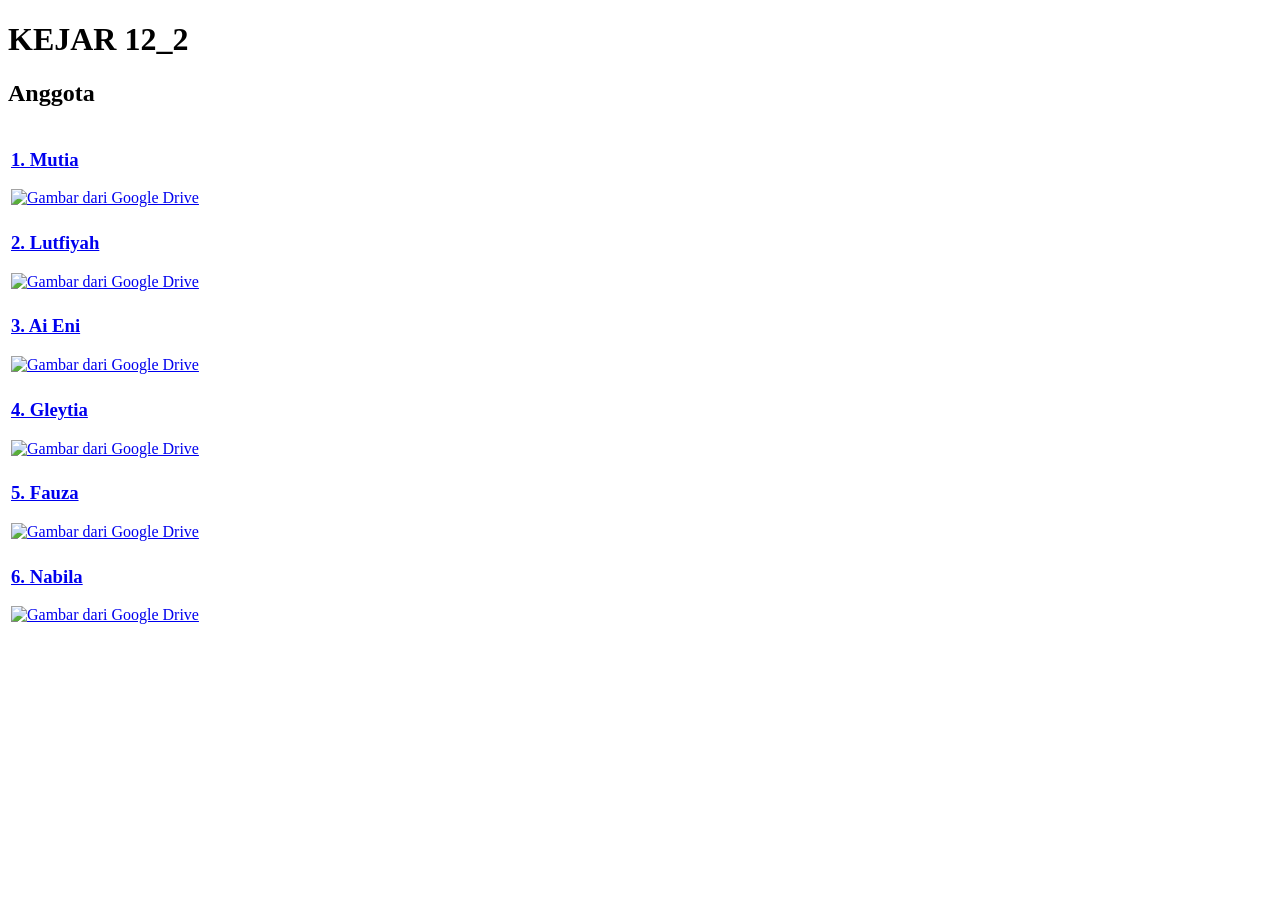
==== index.html @ 7257491f "Update index.html" ====
<!DOCTYPE HTML>
<html>
<head>
  <title>UJIAN PRAKTIK INFORMATIKA</title>
  <link rel="stylesheet" href="styles.css" />
</head>
<body>


  <div class="page-wrapper">
    <h1 class="title">KEJAR 12_2</h1>
    <h2>Anggota</h2>


    <!-- Kontainer utama untuk mengatur tata letak grid -->
    <div class="grid-container">


      <!-- Profil 1 -->
      <div class="profile-card">
        <table class="profile-table">
          <tr>
            <td>
              <a href="mutia.html">
                <h3>1. Mutia</h3>
                <img src="https://drive.google.com/thumbnail?id=1IXKEZpSS94N1WEubPzxSs1ZrFM20Vjuu&sz=w100" alt="Gambar dari Google Drive" style="max-width: 100%; height: auto;">
              </a>
            </td>
          </tr>
        </table>
      </div>


      <!-- Profil 2 -->
      <div class="profile-card">
        <table class="profile-table">
          <tr>
            <td>
              <a href="lutfiyah.html">
              <h3>2. Lutfiyah</h3>
              <img src="https://drive.google.com/thumbnail?id=1j9Lfj8QoH7c6IfIpsUONQM410whWggSE&sz=w100" alt="Gambar dari Google Drive" style="max-width: 100%; height: auto;">
              </a>
            </td>
          </tr>
        </table>
      </div>


      <!-- Profil 3 -->
      <div class="profile-card">
        <table class="profile-table">
          <tr>
            <td>
              <a href="ai eni.html">
              <h3>3. Ai Eni</h3>
              <img src="https://drive.google.com/thumbnail?id=1MeNk6WnDxTy4LC3IZMx8CxhuG6UV_rpa&sz=w100" alt="Gambar dari Google Drive" style="max-width: 100%; height: auto;">
            </td>
          </tr>
        </table>
      </div>


      <!-- Profil 4 -->
      <div class="profile-card">
        <table class="profile-table">
          <tr>
            <td>
              <a href="gleytia.html">
              <h3>4. Gleytia</h3>
              <img src="https://drive.google.com/thumbnail?id=16l9ReK-_IooVef5fM1Tc8-6xhpyl9yT2&sz=w100" alt="Gambar dari Google Drive" style="max-width: 100%; height: auto;">
            </td>
          </tr>
        </table>
      </div>


      <!-- Profil 5 -->
      <div class="profile-card">
        <table class="profile-table">
          <tr>
            <td>
              <a href="fauza.html">
              <h3>5. Fauza</h3>
              <img src="https://drive.google.com/thumbnail?id=1kjwrMFjGFVyTyzlWsYYX5Il9hRMwy0Mc&sz=w100" alt="Gambar dari Google Drive" style="max-width: 100%; height: auto;">
            </td>
          </tr>
        </table>
      </div>


      <!-- Profil 6 -->
      <div class="profile-card">
        <table class="profile-table">
          <tr>
            <td>
              <a href="nabila.html">
              <h3>6. Nabila</h3>
              <img src="https://drive.google.com/thumbnail?id=1YEEmiKtzMapYV-eDP81E6N0Dq1xq-H_A&sz=w100" alt="Gambar dari Google Drive" style="max-width: 100%; height: auto;">
            </td>
          </tr>
        </table>
      </div>


    </div>
  </div>


</body>
</html>
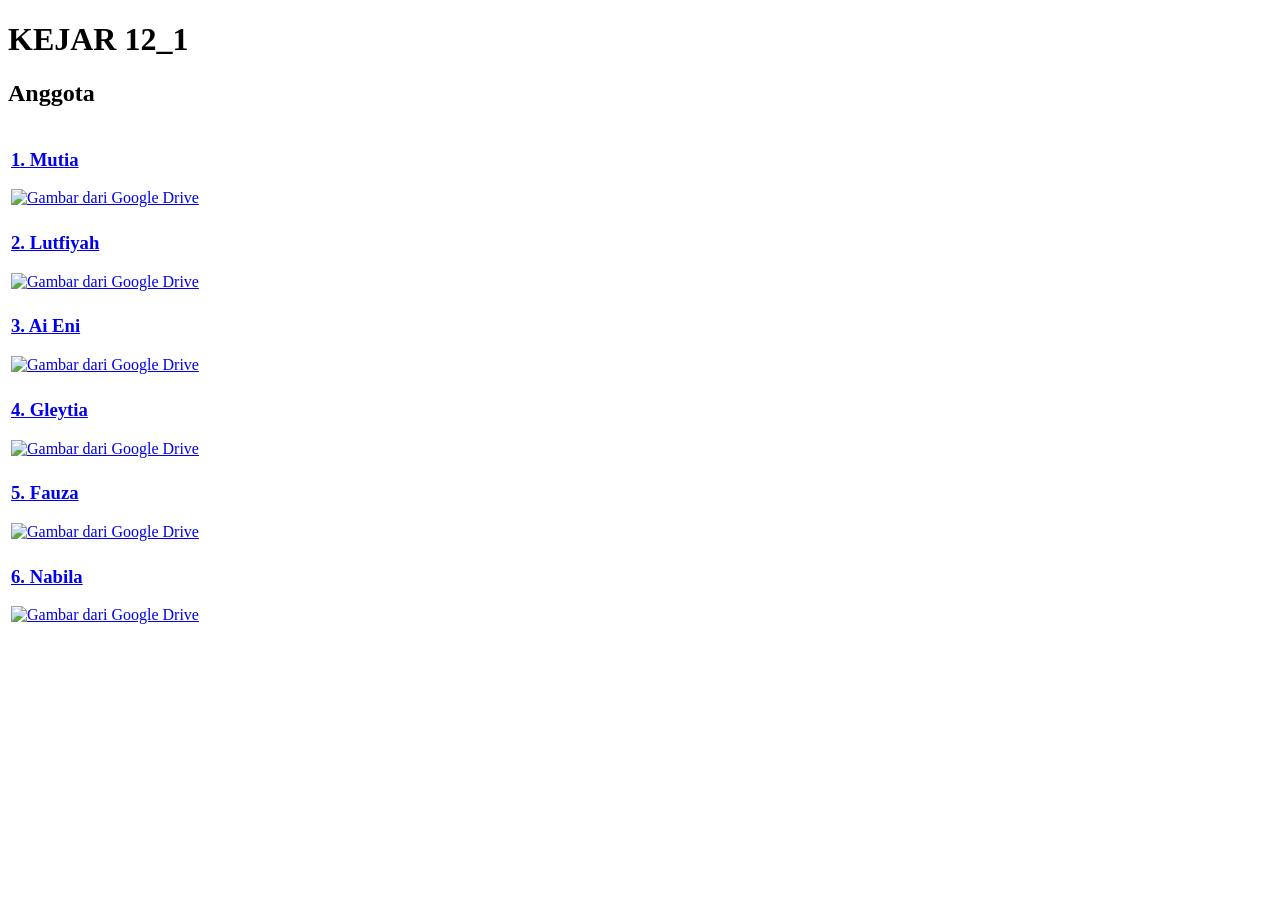
==== commit 41ef6304: "Update index.html" ====
--- a/index.html
+++ b/index.html
@@ -8,7 +8,7 @@
 
 
   <div class="page-wrapper">
-    <h1 class="title">KEJAR 12_2</h1>
+    <h1 class="title">KEJAR 12_1</h1>
     <h2>Anggota</h2>
 
 
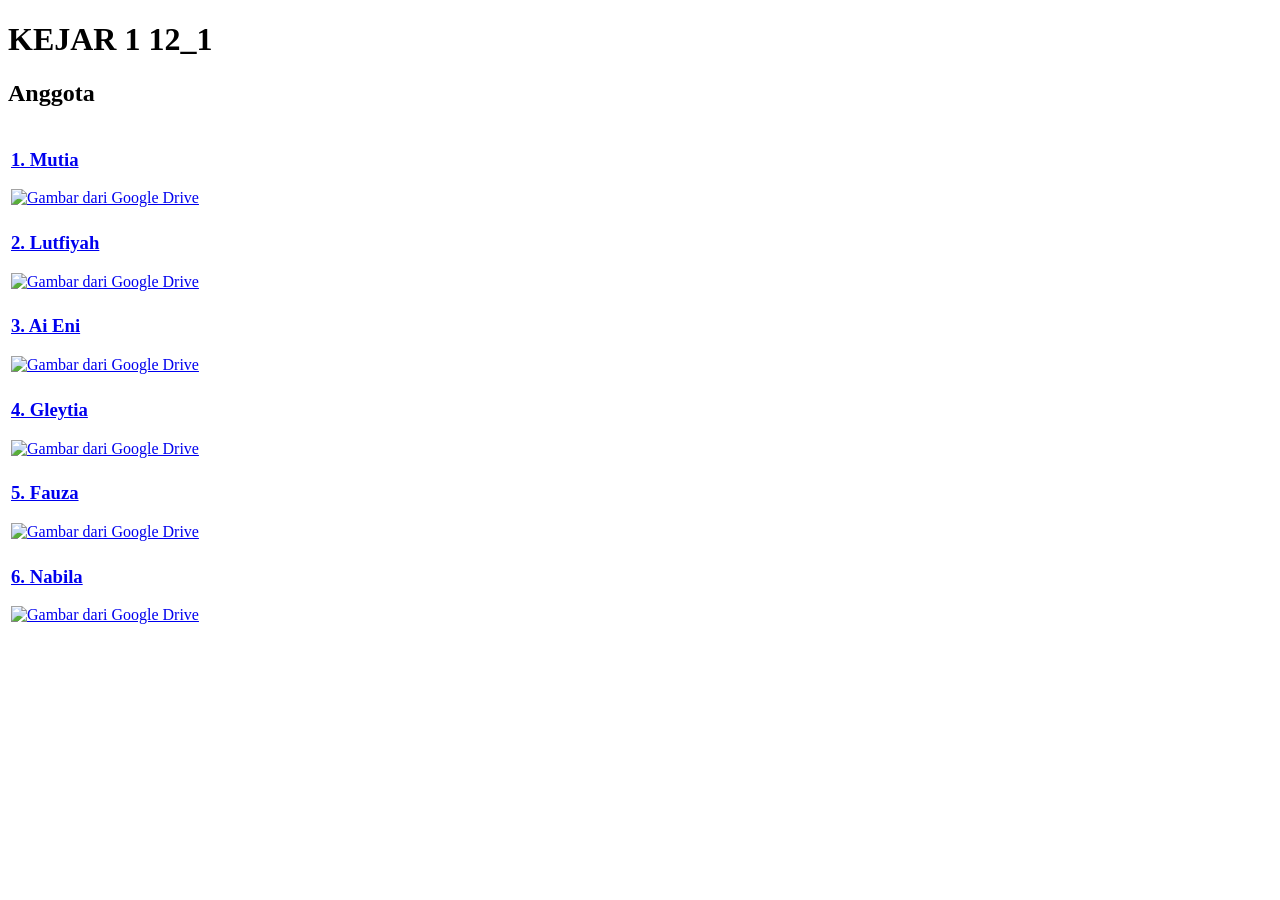
==== commit 7a23aec8: "Update index.html" ====
--- a/index.html
+++ b/index.html
@@ -8,7 +8,7 @@
 
 
   <div class="page-wrapper">
-    <h1 class="title">KEJAR 12_1</h1>
+    <h1 class="title">KEJAR 1 12_1</h1>
     <h2>Anggota</h2>
 
 
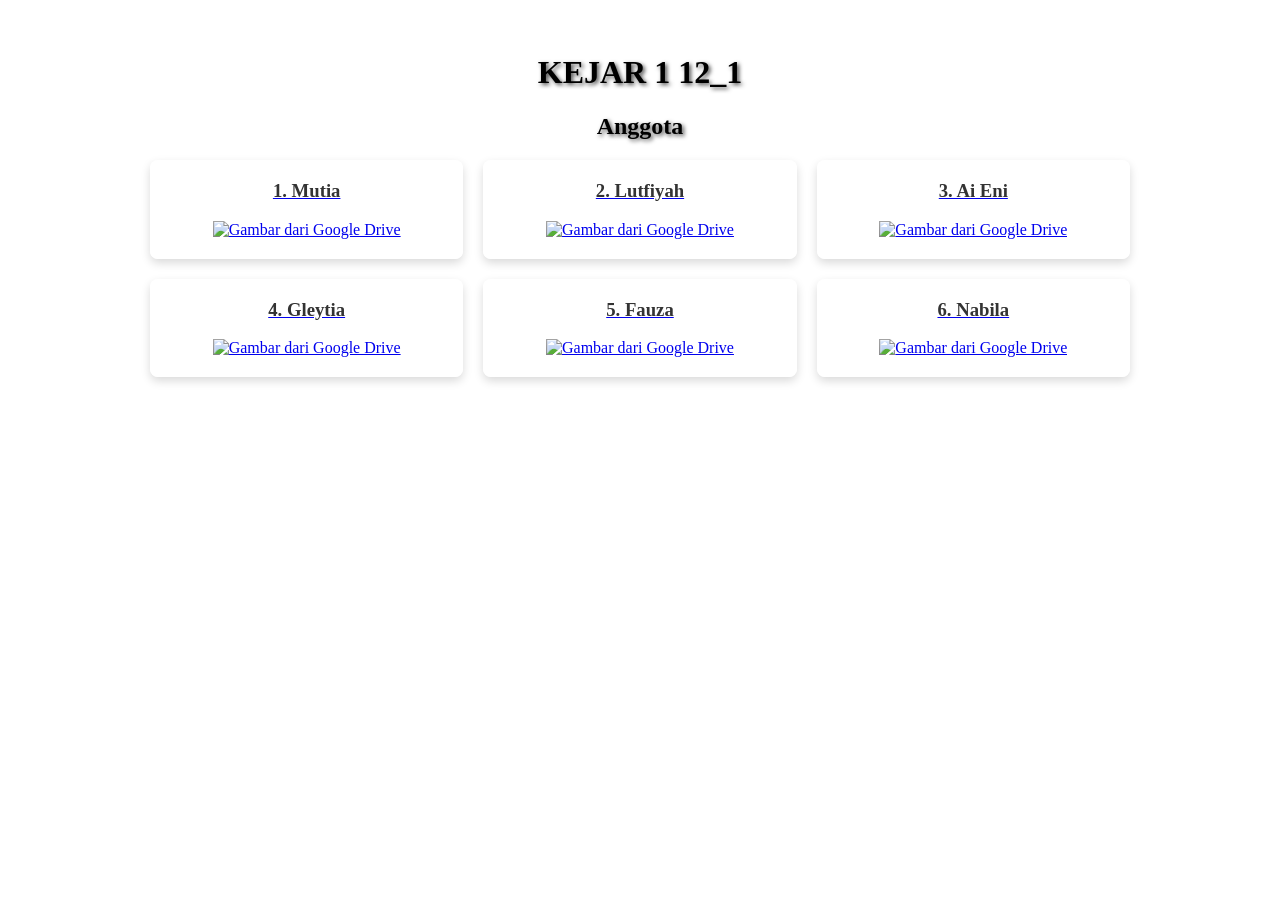
==== commit 55372eab: "Update index.html" ====
--- a/index.html
+++ b/index.html
@@ -23,7 +23,7 @@
             <td>
               <a href="mutia.html">
                 <h3>1. Mutia</h3>
-                <img src="https://drive.google.com/thumbnail?id=1IXKEZpSS94N1WEubPzxSs1ZrFM20Vjuu&sz=w100" alt="Gambar dari Google Drive" style="max-width: 100%; height: auto;">
+                <img src="1dCUVNNDMCcikY2a9w2d9gJDMDZCNpTCX" alt="Gambar dari Google Drive" style="max-width: 100%; height: auto;">
               </a>
             </td>
           </tr>
@@ -38,7 +38,7 @@
             <td>
               <a href="lutfiyah.html">
               <h3>2. Lutfiyah</h3>
-              <img src="https://drive.google.com/thumbnail?id=1j9Lfj8QoH7c6IfIpsUONQM410whWggSE&sz=w100" alt="Gambar dari Google Drive" style="max-width: 100%; height: auto;">
+              <img src="1aTLwkI_OTZBFU3S3m8YZQ2z0WM2bSJrf" alt="Gambar dari Google Drive" style="max-width: 100%; height: auto;">
               </a>
             </td>
           </tr>
@@ -53,7 +53,7 @@
             <td>
               <a href="ai eni.html">
               <h3>3. Ai Eni</h3>
-              <img src="https://drive.google.com/thumbnail?id=1MeNk6WnDxTy4LC3IZMx8CxhuG6UV_rpa&sz=w100" alt="Gambar dari Google Drive" style="max-width: 100%; height: auto;">
+              <img src="1JFvbgILhuA5p6iwJsuKKs41W59Oj-DPo" alt="Gambar dari Google Drive" style="max-width: 100%; height: auto;">
             </td>
           </tr>
         </table>
@@ -67,7 +67,7 @@
             <td>
               <a href="gleytia.html">
               <h3>4. Gleytia</h3>
-              <img src="https://drive.google.com/thumbnail?id=16l9ReK-_IooVef5fM1Tc8-6xhpyl9yT2&sz=w100" alt="Gambar dari Google Drive" style="max-width: 100%; height: auto;">
+              <img src="1HTnOiX4RriFiGPAjNLmkuoAWqRZpAMe7" alt="Gambar dari Google Drive" style="max-width: 100%; height: auto;">
             </td>
           </tr>
         </table>
@@ -81,7 +81,7 @@
             <td>
               <a href="fauza.html">
               <h3>5. Fauza</h3>
-              <img src="https://drive.google.com/thumbnail?id=1kjwrMFjGFVyTyzlWsYYX5Il9hRMwy0Mc&sz=w100" alt="Gambar dari Google Drive" style="max-width: 100%; height: auto;">
+              <img src="1zMrZCcpRo7JuEckAlF6xv1LSuziXkgDl" alt="Gambar dari Google Drive" style="max-width: 100%; height: auto;">
             </td>
           </tr>
         </table>
@@ -95,7 +95,7 @@
             <td>
               <a href="nabila.html">
               <h3>6. Nabila</h3>
-              <img src="https://drive.google.com/thumbnail?id=1YEEmiKtzMapYV-eDP81E6N0Dq1xq-H_A&sz=w100" alt="Gambar dari Google Drive" style="max-width: 100%; height: auto;">
+              <img src="1GQb9_y3F2asJd5qJ2XNaCG9akH5hoAtb" alt="Gambar dari Google Drive" style="max-width: 100%; height: auto;">
             </td>
           </tr>
         </table>
--- a/styles.css
+++ b/styles.css
@@ -0,0 +1,89 @@
+
+body{
+  padding: 25px;
+}
+.title {
+  color: #5C6AC4;
+}
+
+
+.page-wrapper {
+  max-width: 1000px;
+  margin: 0 auto;
+  text-align: center;
+}
+
+
+/* Memberikan bayangan teks tebal agar tulisan judul terbaca kontras di atas gambar */
+.title, h2 {
+  color: #000000;
+  text-shadow: 2px 2px 4px rgba(0, 0, 0, 0.7);
+}
+
+
+/* Kontainer Grid Utama */
+.grid-container {
+  display: flex;
+  flex-wrap: wrap;
+  justify-content: center;
+  gap: 20px;
+  margin-top: 20px;
+}
+
+
+/* Pengaturan default untuk Layar Lebar / Desktop (Tampil 3 Kolom) */
+.profile-card {
+  flex: 0 1 calc(33.333% - 20px);
+  box-sizing: border-box;
+}
+
+
+/* Pengaturan Tabel di dalam setiap Profil (Tanpa Garis) */
+table.profile-table {
+  border-collapse: collapse;
+  border: none;
+  width: 100%;
+  /* Membuat latar belakang tabel putih sedikit transparan agar menyatu dengan background */
+  background-color: rgba(255, 255, 255, 0.95);
+  border-radius: 8px;
+  box-shadow: 0 4px 10px rgba(0,0,0,0.15);
+}
+
+
+table.profile-table td {
+  border: none;
+  padding: 20px;
+  text-align: center;
+}
+
+
+table.profile-table h3 {
+  margin-top: 0;
+  color: #333;
+}
+
+
+table.profile-table p {
+  color: #555;
+  margin: 5px 0;
+}
+
+
+/* === RESPONSIVE LAYOUT (MEDIA QUERIES) === */
+
+
+/* Untuk Layar Tablet (Tampil 2 Kolom) */
+@media (max-width: 768px) {
+  .profile-card {
+    flex: 0 1 calc(50% - 20px);
+  }
+}
+
+
+/* Untuk Layar Smartphone / HP (Tampil 1 Kolom pas / 6 Baris kebawah) */
+@media (max-width: 480px) {
+  .profile-card {
+    flex: 0 1 100%;
+  }
+}
+
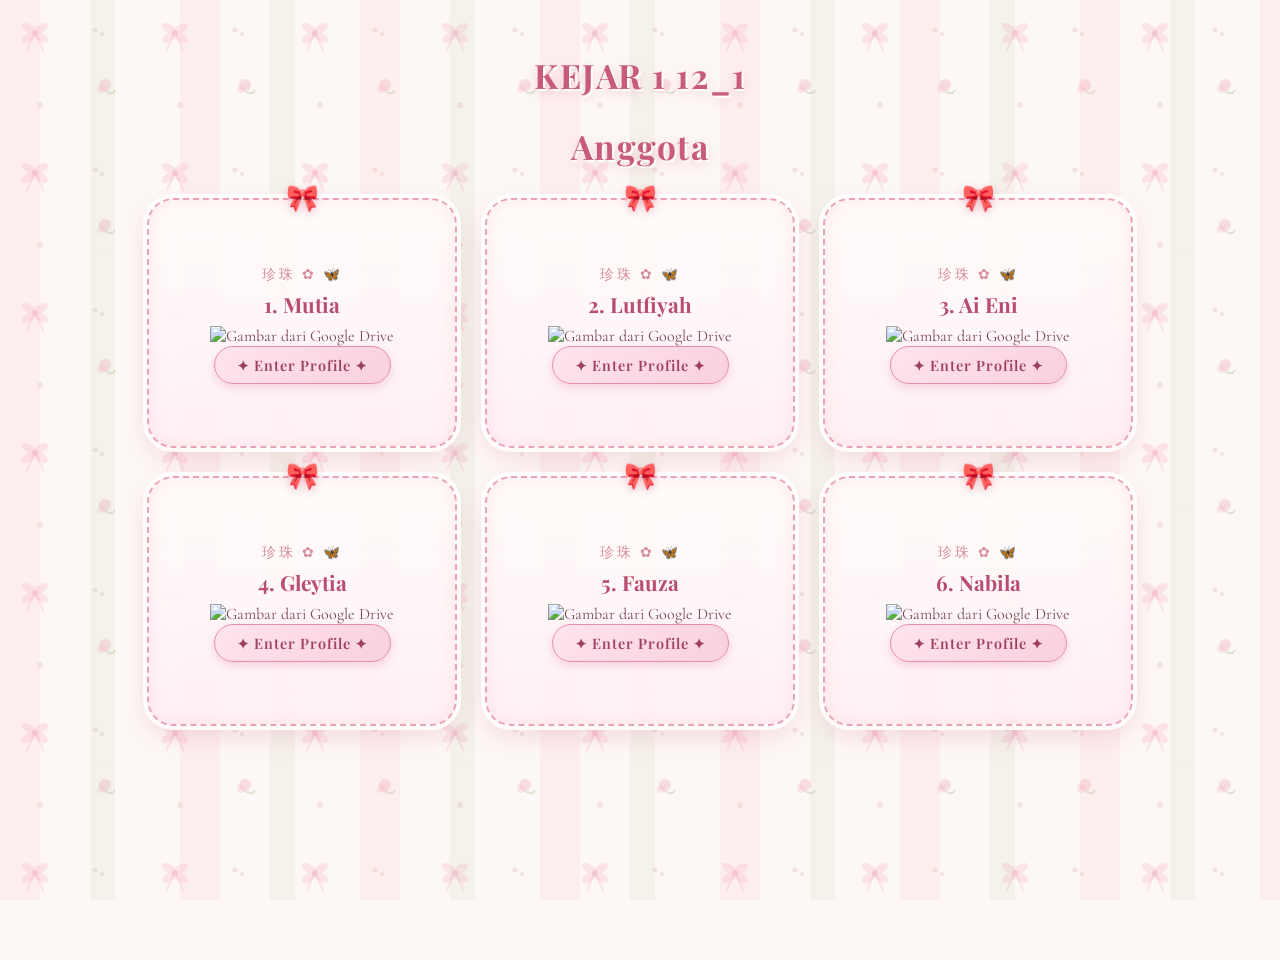
==== commit 9e796083: "Update index.html" ====
--- a/index.html
+++ b/index.html
@@ -21,10 +21,10 @@
         <table class="profile-table">
           <tr>
             <td>
-              <a href="mutia.html">
+              <span class="coquette-ornament">珍珠 ✿ 🦋</span>
                 <h3>1. Mutia</h3>
-                <img src="1dCUVNNDMCcikY2a9w2d9gJDMDZCNpTCX" alt="Gambar dari Google Drive" style="max-width: 100%; height: auto;">
-              </a>
+                <img src="https://drive.google.com/thumbnail?id=1dCUVNNDMCcikY2a9w2d9gJDMDZCNpTCX&sz=w100" alt="Gambar dari Google Drive" style="max-width: 100%; height: auto;">
+               <a href="mutia.html" class="enter-btn">✦ Enter Profile ✦</a>
             </td>
           </tr>
         </table>
@@ -36,10 +36,10 @@
         <table class="profile-table">
           <tr>
             <td>
-              <a href="lutfiyah.html">
+              <span class="coquette-ornament">珍珠 ✿ 🦋</span>
               <h3>2. Lutfiyah</h3>
-              <img src="1aTLwkI_OTZBFU3S3m8YZQ2z0WM2bSJrf" alt="Gambar dari Google Drive" style="max-width: 100%; height: auto;">
-              </a>
+              <img src="https://drive.google.com/thumbnail?id=1aTLwkI_OTZBFU3S3m8YZQ2z0WM2bSJrf&sz=w100" alt="Gambar dari Google Drive" style="max-width: 100%; height: auto;">
+              <a href="lutfiyah.html" class="enter-btn">✦ Enter Profile ✦</a>
             </td>
           </tr>
         </table>
@@ -51,9 +51,10 @@
         <table class="profile-table">
           <tr>
             <td>
-              <a href="ai eni.html">
+              <span class="coquette-ornament">珍珠 ✿ 🦋</span>
               <h3>3. Ai Eni</h3>
-              <img src="1JFvbgILhuA5p6iwJsuKKs41W59Oj-DPo" alt="Gambar dari Google Drive" style="max-width: 100%; height: auto;">
+              <img src="https://drive.google.com/thumbnail?id=1JFvbgILhuA5p6iwJsuKKs41W59Oj-DPo&sz=w100" alt="Gambar dari Google Drive" style="max-width: 100%; height: auto;">
+              <a href="ai eni.html" class="enter-btn">✦ Enter Profile ✦</a>
             </td>
           </tr>
         </table>
@@ -65,9 +66,10 @@
         <table class="profile-table">
           <tr>
             <td>
-              <a href="gleytia.html">
+              <span class="coquette-ornament">珍珠 ✿ 🦋</span>
               <h3>4. Gleytia</h3>
-              <img src="1HTnOiX4RriFiGPAjNLmkuoAWqRZpAMe7" alt="Gambar dari Google Drive" style="max-width: 100%; height: auto;">
+              <img src="https://drive.google.com/thumbnail?id=1HTnOiX4RriFiGPAjNLmkuoAWqRZpAMe7&sz=w100" alt="Gambar dari Google Drive" style="max-width: 100%; height: auto;">
+                <a href="gleytia.html" class="enter-btn">✦ Enter Profile ✦</a>
             </td>
           </tr>
         </table>
@@ -79,9 +81,10 @@
         <table class="profile-table">
           <tr>
             <td>
-              <a href="fauza.html">
+              <span class="coquette-ornament">珍珠 ✿ 🦋</span>
               <h3>5. Fauza</h3>
-              <img src="1zMrZCcpRo7JuEckAlF6xv1LSuziXkgDl" alt="Gambar dari Google Drive" style="max-width: 100%; height: auto;">
+              <img src="https://drive.google.com/thumbnail?id=1zMrZCcpRo7JuEckAlF6xv1LSuziXkgDl&sz=w100" alt="Gambar dari Google Drive" style="max-width: 100%; height: auto;">
+              <a href="fauza.html" class="enter-btn">✦ Enter Profile ✦</a>
             </td>
           </tr>
         </table>
@@ -93,9 +96,10 @@
         <table class="profile-table">
           <tr>
             <td>
-              <a href="nabila.html">
+              <span class="coquette-ornament">珍珠 ✿ 🦋</span>
               <h3>6. Nabila</h3>
-              <img src="1GQb9_y3F2asJd5qJ2XNaCG9akH5hoAtb" alt="Gambar dari Google Drive" style="max-width: 100%; height: auto;">
+              <img src="https://drive.google.com/thumbnail?id=1GQb9_y3F2asJd5qJ2XNaCG9akH5hoAtb&sz=w100" alt="Gambar dari Google Drive" style="max-width: 100%; height: auto;">
+              <a href="nabila.html" class="enter-btn">✦ Enter Profile ✦</a>
             </td>
           </tr>
         </table>
--- a/styles.css
+++ b/styles.css
@@ -1,89 +1,193 @@
+/* Import font klasik & manis ala surat cinta vintage */
+@import url('https://fonts.googleapis.com/css2?family=Cormorant+Garamond:ital,wght@0,600;1,600&family=Playfair+Display:ital,wght@0,500;0,700;1,500&display=swap');
 
-body{
-  padding: 25px;
-}
-.title {
-  color: #5C6AC4;
+body {
+  padding: 30px 20px;
+  margin: 0;
+  min-height: 100vh;
+  font-family: 'Cormorant Garamond', 'Georgia', serif;
+  color: #7A4958;
+  /* Warna dasar krem hangat seperti kertas vintage & renda pada gambar */
+  background-color: #FDF8F5;
+  /* Pola latar belakang: garis renda vertikal & motif bunga mawar mini (ditsy floral) */
+  background-image: 
+    /* Garis renda pink transparan vertikal (terinspirasi gambar ke-4) */
+    repeating-linear-gradient(
+      90deg,
+      rgba(255, 182, 193, 0.14) 0px,
+      rgba(255, 182, 193, 0.14) 40px,
+      transparent 40px,
+      transparent 90px,
+      rgba(181, 196, 159, 0.12) 90px,
+      rgba(181, 196, 159, 0.12) 115px,
+      transparent 115px,
+      transparent 180px
+    ),
+    /* Pola SVG Pita Pink Transparan, Mawar Mini & Mutiara */
+    url("data:image/svg+xml,%3Csvg width='140' height='140' viewBox='0 0 140 140' xmlns='http://www.w3.org/2000/svg'%3E%3Cg fill='none' fill-rule='evenodd'%3E%3C!-- Pita Coquette Transparan --%3E%3Cpath d='M35 28 C25 18, 15 25, 28 33 C15 41, 25 48, 35 38 C45 48, 55 41, 42 33 C55 25, 45 18, 35 28 Z' fill='%23F497B6' fill-opacity='0.22'/%3E%3Cpath d='M33 36 L27 50 M37 36 L43 50' stroke='%23F497B6' stroke-width='2' stroke-linecap='round' stroke-opacity='0.22'/%3E%3Ccircle cx='35' cy='33' r='3' fill='%23E57A9E' fill-opacity='0.28'/%3E%3C!-- Bunga Mawar Kecil (Ditsy Rose) --%3E%3Ccircle cx='105' cy='85' r='6' fill='%23E88D9E' fill-opacity='0.25'/%3E%3Ccircle cx='101' cy='89' r='4' fill='%23F5B7C5' fill-opacity='0.3'/%3E%3Cpath d='M105 91 Q112 96 115 90' stroke='%239CB086' stroke-width='2' stroke-opacity='0.3'/%3E%3C!-- Aksen Mutiara & Kilau --%3E%3Ccircle cx='95' cy='30' r='2.5' fill='%23E6C7C2' fill-opacity='0.45'/%3E%3Ccircle cx='102' cy='34' r='2' fill='%23E6C7C2' fill-opacity='0.45'/%3E%3Ccircle cx='40' cy='105' r='3' fill='%23E6C7C2' fill-opacity='0.4'/%3E%3C/g%3E%3C/svg%3E");
+  background-attachment: fixed;
 }
 
-
 .page-wrapper {
-  max-width: 1000px;
+  max-width: 1050px;
   margin: 0 auto;
   text-align: center;
+  position: relative;
 }
 
-
-/* Memberikan bayangan teks tebal agar tulisan judul terbaca kontras di atas gambar */
+/* Judul utama bergaya klasik romantis */
 .title, h2 {
-  color: #000000;
-  text-shadow: 2px 2px 4px rgba(0, 0, 0, 0.7);
+  font-family: 'Playfair Display', serif;
+  color: #C85A7C;
+  font-size: 2.1em;
+  font-weight: 700;
+  text-shadow: 2px 2px 0px #FFF, 0 4px 12px rgba(216, 108, 140, 0.35);
+  letter-spacing: 1.5px;
+  margin-bottom: 10px;
 }
-
 
 /* Kontainer Grid Utama */
 .grid-container {
   display: flex;
   flex-wrap: wrap;
   justify-content: center;
-  gap: 20px;
-  margin-top: 20px;
+  gap: 28px;
+  margin-top: 30px;
 }
-
 
 /* Pengaturan default untuk Layar Lebar / Desktop (Tampil 3 Kolom) */
 .profile-card {
-  flex: 0 1 calc(33.333% - 20px);
+  flex: 0 1 calc(33.333% - 28px);
+  max-width: 310px; /* Ukuran kartu lebih ramping dan proporsional seperti bingkai foto antik */
   box-sizing: border-box;
+  position: relative;
 }
 
-
-/* Pengaturan Tabel di dalam setiap Profil (Tanpa Garis) */
-table.profile-table {
-  border-collapse: collapse;
-  border: none;
-  width: 100%;
-  /* Membuat latar belakang tabel putih sedikit transparan agar menyatu dengan background */
-  background-color: rgba(255, 255, 255, 0.95);
-  border-radius: 8px;
-  box-shadow: 0 4px 10px rgba(0,0,0,0.15);
+/* Pita dekoratif di bagian atas setiap kartu profil */
+.profile-card::before {
+  content: "🎀";
+  position: absolute;
+  top: -15px;
+  left: 50%;
+  transform: translateX(-50%);
+  font-size: 1.65rem;
+  z-index: 5;
+  filter: drop-shadow(0 3px 4px rgba(200, 90, 124, 0.35));
+  pointer-events: none;
 }
 
+/* Pengaturan Tabel di dalam setiap Profil (Gaya Coquette Bingkai Renda) */
+table.profile-table {
+  border-collapse: separate;
+  border-spacing: 0;
+  width: 100%;
+  min-height: 250px; /* Tinggi seragam agar rapi dan manis */
+  /* Latar belakang krem mutiara transparan */
+  background: linear-gradient(180deg, rgba(255, 252, 250, 0.94) 0%, rgba(255, 240, 245, 0.92) 100%);
+  backdrop-filter: blur(4px);
+  /* Efek double-border: garis dalam putus-putus renda & outline luar lembut */
+  border: 2px dashed #EAA2B6;
+  outline: 4px solid rgba(255, 255, 255, 0.85);
+  border-radius: 26px;
+  box-shadow: 
+    0 10px 25px rgba(216, 130, 155, 0.25),
+    inset 0 0 18px rgba(255, 192, 203, 0.35);
+  transition: box-shadow 0.3s ease, border-color 0.3s ease;
+  transform-origin: center center;
+}
 
 table.profile-table td {
   border: none;
-  padding: 20px;
+  padding: 28px 20px 24px;
   text-align: center;
+  vertical-align: middle;
 }
 
-
-table.profile-table h3 {
-  margin-top: 0;
-  color: #333;
+/* Ornamen kecil di atas nama */
+.coquette-ornament {
+  display: block;
+  font-size: 0.85rem;
+  color: #D48C9E;
+  letter-spacing: 3px;
+  margin-bottom: 6px;
 }
 
-
-table.profile-table p {
-  color: #555;
-  margin: 5px 0;
+/* Nama/Judul di dalam kartu profil (Bukan link agar tidak diklik langsung) */
+table.profile-table h3 {
+  font-family: 'Playfair Display', serif;
+  margin: 0 0 8px 0;
+  color: #B84D6F;
+  font-size: 1.3em;
+  font-weight: 700;
+  cursor: default;
 }
 
+/* Teks deskripsi di dalam kartu profil */
+table.profile-table p {
+  color: #875866;
+  font-size: 1.02em;
+  margin: 6px 0 18px 0;
+  line-height: 1.45;
+}
+
+/* === TOMBOL ENTER / CLICK KHUSUS === */
+.enter-btn {
+  display: inline-block;
+  text-decoration: none;
+  font-family: 'Playfair Display', serif;
+  font-size: 0.9em;
+  font-weight: 600;
+  letter-spacing: 1px;
+  color: #9E3F5E;
+  background: linear-gradient(135deg, #FFE4EC 0%, #FAD0DE 100%);
+  border: 1.5px solid #E58FA9;
+  padding: 8px 22px;
+  border-radius: 50px;
+  box-shadow: 0 4px 10px rgba(229, 143, 169, 0.35);
+  transition: all 0.25s ease;
+  cursor: pointer;
+}
+
+.enter-btn:hover {
+  background: linear-gradient(135deg, #F6A5C0 0%, #E882A3 100%);
+  color: #FFFFFF;
+  border-color: #D46387;
+  box-shadow: 0 6px 14px rgba(212, 99, 135, 0.45);
+}
+
+/* === ANIMASI GERAK-GERAK SAAT KURSOR DIARAHKAN KE TOMBOL KLIK === */
+@keyframes coquetteWiggle {
+  0%   { transform: rotate(0deg) scale(1); }
+  20%  { transform: rotate(-2.2deg) scale(1.02); }
+  40%  { transform: rotate(2.2deg) scale(1.02); }
+  60%  { transform: rotate(-1.5deg) scale(1.02); }
+  80%  { transform: rotate(1.5deg) scale(1.02); }
+  100% { transform: rotate(0deg) scale(1.02); }
+}
+
+/* Memicu animasi gerak pada .profile-table HANYA saat .enter-btn di-hover */
+table.profile-table:has(.enter-btn:hover) {
+  animation: coquetteWiggle 0.55s ease-in-out infinite;
+  border-color: #D86C8C;
+  box-shadow: 
+    0 14px 30px rgba(216, 108, 140, 0.38),
+    inset 0 0 22px rgba(255, 182, 193, 0.5);
+}
 
 /* === RESPONSIVE LAYOUT (MEDIA QUERIES) === */
-
 
 /* Untuk Layar Tablet (Tampil 2 Kolom) */
 @media (max-width: 768px) {
   .profile-card {
-    flex: 0 1 calc(50% - 20px);
+    flex: 0 1 calc(50% - 28px);
+    max-width: 320px;
   }
 }
 
-
-/* Untuk Layar Smartphone / HP (Tampil 1 Kolom pas / 6 Baris kebawah) */
+/* Untuk Layar Smartphone / HP (Tampil 1 Kolom pas) */
 @media (max-width: 480px) {
   .profile-card {
     flex: 0 1 100%;
+    max-width: 340px;
   }
 }
-
